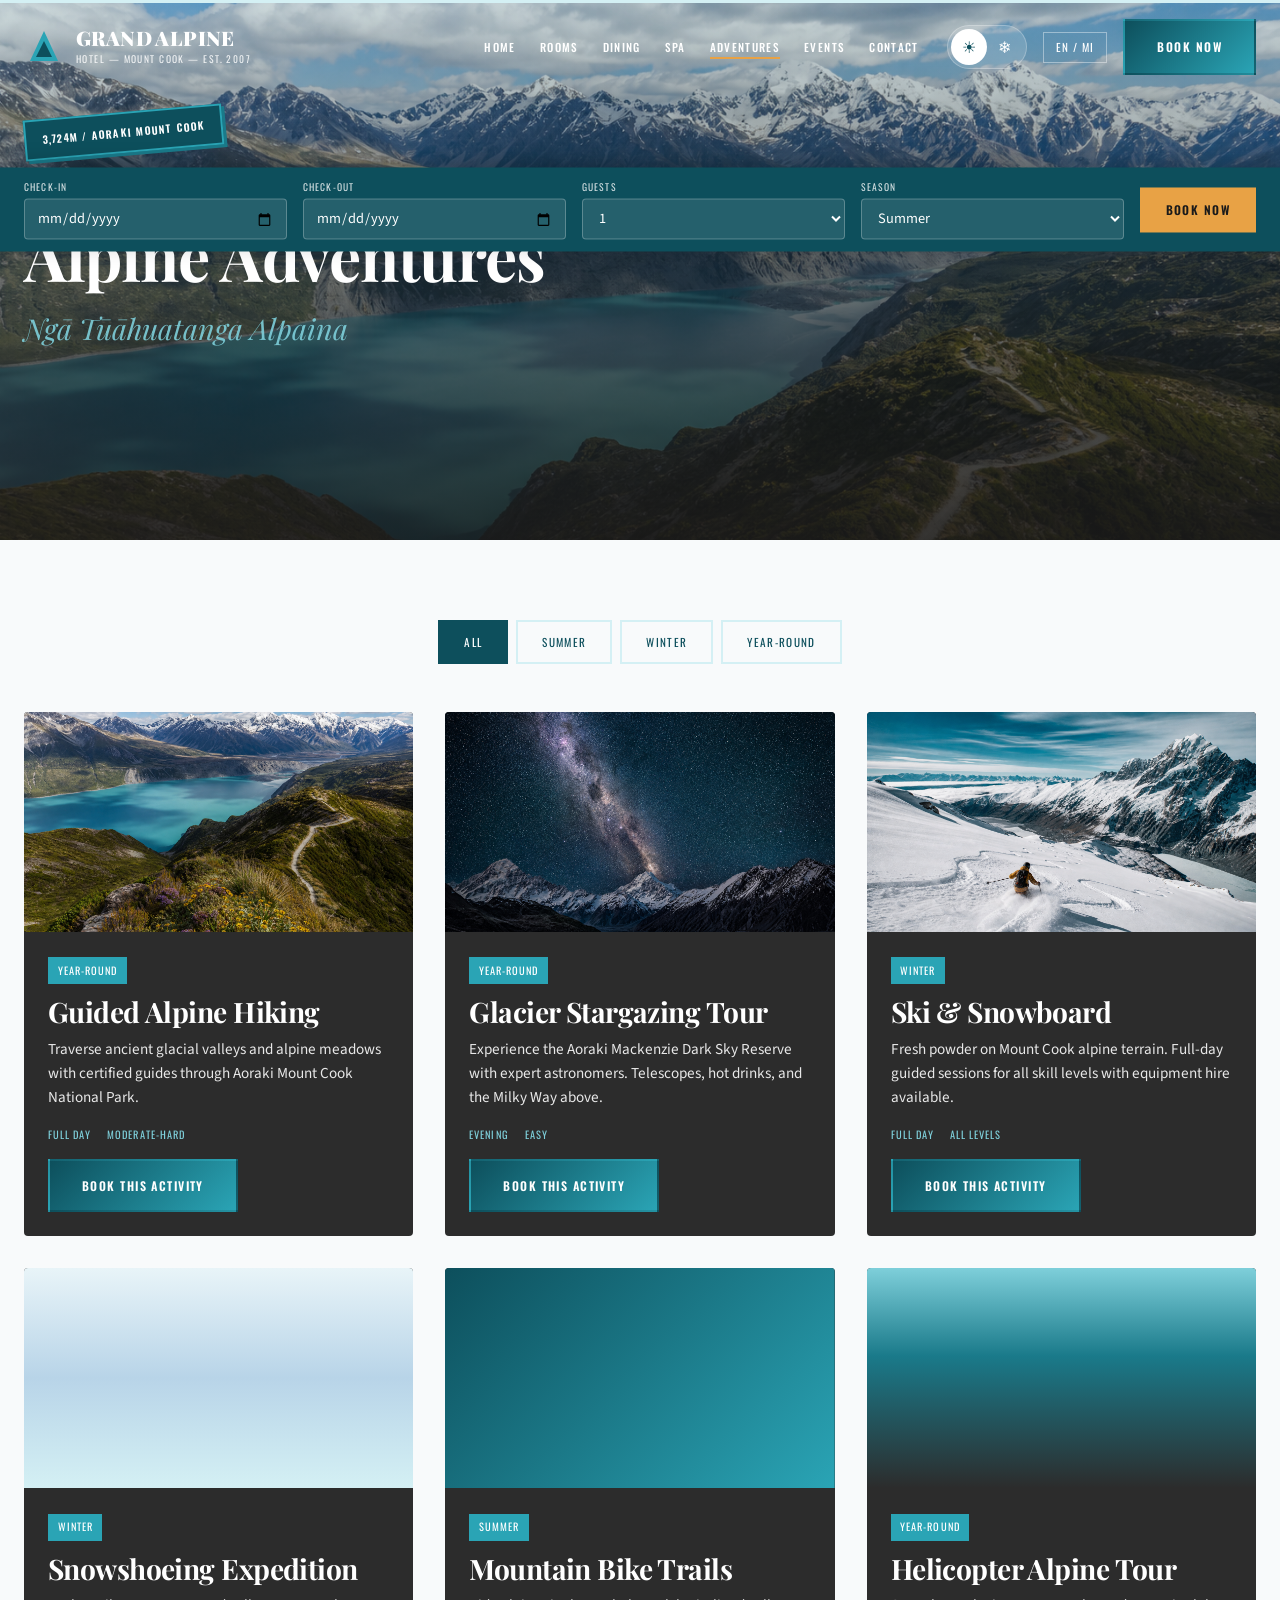
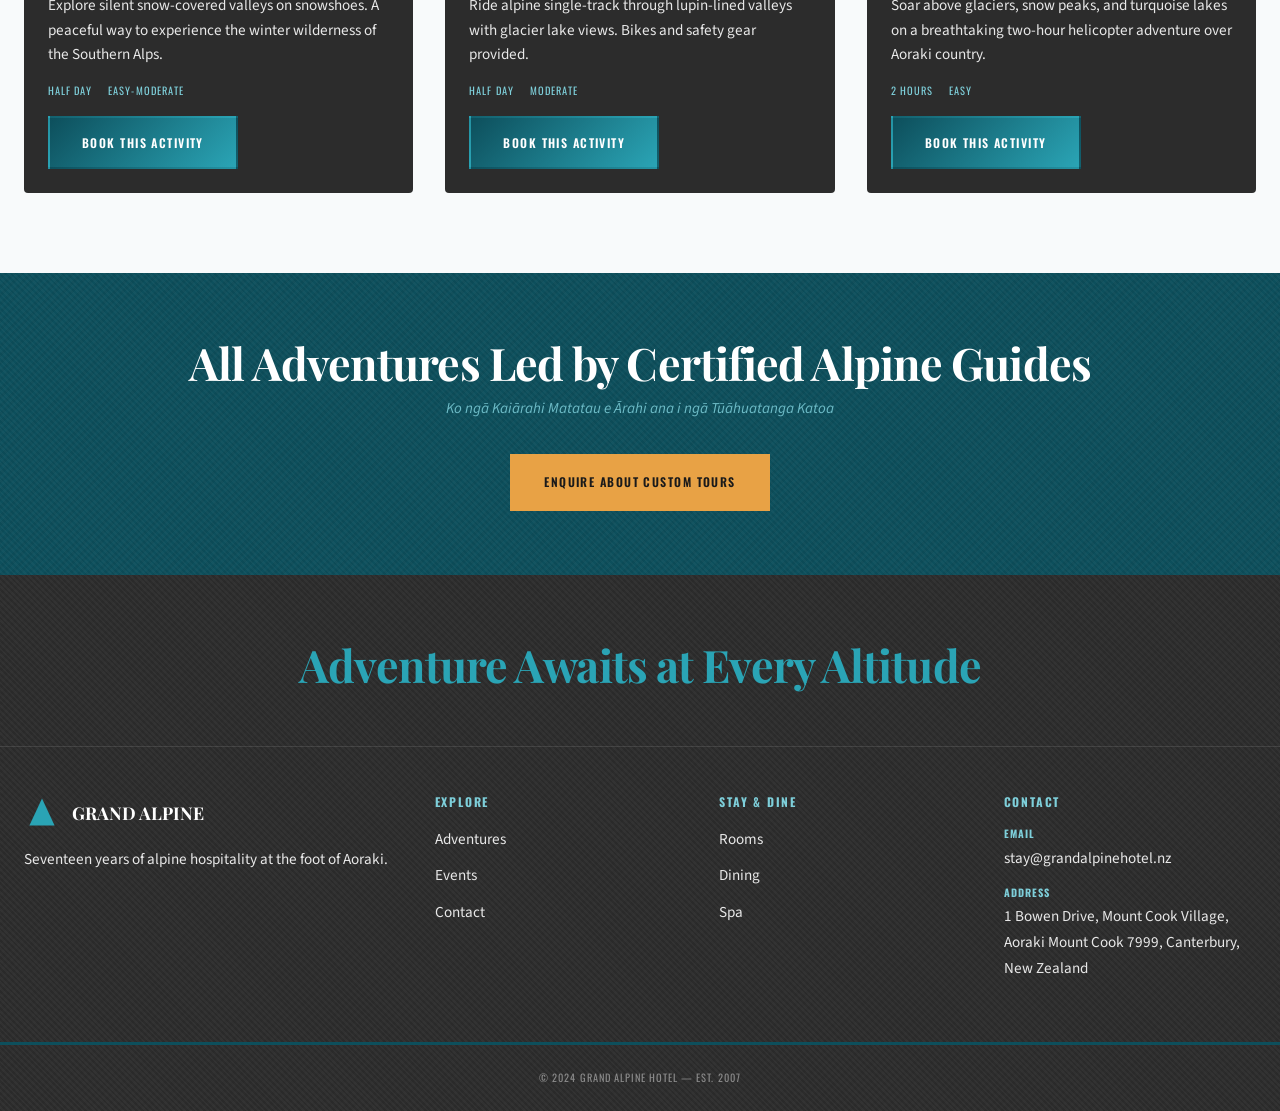
==== adventures.html @ 7643e5be "Add Grand Alpine Hotel bilingual alpine adventure lodge website. Seven-page static site with season " ====
<!DOCTYPE html>
<html lang="en">
<head>
  <meta charset="UTF-8">
  <meta name="viewport" content="width=device-width, initial-scale=1.0">
  <meta name="description" content="Adventure Activities & Tours at Grand Alpine Hotel, Mount Cook.">
  <title>Adventures | Grand Alpine Hotel</title>
  <link rel="stylesheet" href="styles/base.css">
  <link rel="stylesheet" href="styles/navbar.css">
  <link rel="stylesheet" href="styles/booking-bar.css">
  <link rel="stylesheet" href="styles/hero.css">
  <link rel="stylesheet" href="styles/components.css">
  <link rel="stylesheet" href="styles/adventures.css">
  <link rel="stylesheet" href="styles/sections.css">
  <link rel="stylesheet" href="styles/responsive.css">
</head>
<body data-season="summer">
  <div class="altitude-bar" aria-hidden="true"><div class="altitude-bar__fill"></div></div>
  <header class="navbar">
    <div class="navbar__inner">
      <a href="index.html" class="navbar__logo">
        <svg viewBox="0 0 40 40" fill="none"><path d="M20 4L6 34h28L20 4z" fill="#2AA4B5"/><path d="M20 14L12 30h16L20 14z" fill="#0D4F5C"/></svg>
        <div class="navbar__logo-text"><span class="navbar__logo-name">GRAND ALPINE</span><span class="navbar__logo-sub">HOTEL — MOUNT COOK — EST. 2007</span></div>
      </a>
      <nav class="navbar__nav">
        <ul class="navbar__links">
          <li><a href="index.html" data-en="Home" data-mi="Kāinga">Home</a></li>
          <li><a href="rooms.html" data-en="Rooms" data-mi="Rūma">Rooms</a></li>
          <li><a href="dining.html" data-en="Dining" data-mi="Kai">Dining</a></li>
          <li><a href="spa.html" data-en="Spa" data-mi="Roto">Spa</a></li>
          <li><a href="adventures.html" data-en="Adventures" data-mi="Tūāhuatanga">Adventures</a></li>
          <li><a href="events.html" data-en="Events" data-mi="Hui">Events</a></li>
          <li><a href="contact.html" data-en="Contact" data-mi="Whakapā">Contact</a></li>
        </ul>
        <div class="navbar__actions">
          <div class="season-toggle"><button class="season-toggle__btn active" data-season="summer">☀</button><button class="season-toggle__btn" data-season="winter">❄</button></div>
          <button class="lang-toggle">EN / MI</button>
          <a href="contact.html" class="btn btn--teal" data-en="Book Now" data-mi="Rēhita Ināianei">Book Now</a>
        </div>
      </nav>
      <button class="navbar__hamburger" aria-label="Open menu"><span></span><span></span><span></span></button>
    </div>
  </header>
  <nav class="mobile-menu"><a href="index.html">Home</a><a href="rooms.html">Rooms</a><a href="dining.html">Dining</a><a href="spa.html">Spa</a><a href="adventures.html">Adventures</a><a href="events.html">Events</a><a href="contact.html">Contact</a></nav>
  <div class="booking-bar">
    <div class="booking-bar__inner">
      <div class="booking-bar__field"><label data-en="Check-In" data-mi="Rā Uru">Check-In</label><input type="date"></div>
      <div class="booking-bar__field"><label data-en="Check-Out" data-mi="Rā Puta">Check-Out</label><input type="date"></div>
      <div class="booking-bar__field"><label data-en="Guests" data-mi="Manuhiri">Guests</label><select><option>1</option><option>2</option><option>4</option></select></div>
      <div class="booking-bar__field"><label data-en="Season" data-mi="Kōanga/Hōtoke">Season</label><select data-booking-season><option value="summer">Summer</option><option value="winter">Winter</option></select></div>
      <button class="btn btn--amber" data-en="Book Now" data-mi="Rēhita Ināianei">Book Now</button>
    </div>
  </div>

  <main>
    <section class="hero hero--page hero--adventures">
      <div class="hero__bg hero__bg--summer"></div>
      <div class="hero__bg hero__bg--winter"></div>
      <div class="hero__overlay"></div>
      <div class="snow-container" aria-hidden="true"></div>
      <div class="elevation-badge">3,724m / AORAKI MOUNT COOK</div>
      <div class="hero__content">
        <h1 class="hero__title"><span data-en="Alpine Adventures" data-mi="Ngā Tūāhuatanga Alpaina">Alpine Adventures</span></h1>
        <p class="hero__maori">Ngā Tūāhuatanga Alpaina</p>
      </div>
    </section>

    <section class="section">
      <div class="container">
        <div class="filter-bar reveal">
          <button class="filter-bar__btn active" data-filter="all" data-en="All" data-mi="Katoa">All</button>
          <button class="filter-bar__btn" data-filter="summer" data-en="Summer" data-mi="Kōanga">Summer</button>
          <button class="filter-bar__btn" data-filter="winter" data-en="Winter" data-mi="Hōtoke">Winter</button>
          <button class="filter-bar__btn" data-filter="year-round" data-en="Year-Round" data-mi="Ngā Tau Katoa">Year-Round</button>
        </div>

        <div class="activities-grid reveal">
          <div class="activity-card" data-activity-season="year-round">
            <div class="activity-card__image card-img-hiking"></div>
            <div class="activity-card__body">
              <span class="activity-card__badge" data-en="Year-Round" data-mi="Ngā Tau Katoa">Year-Round</span>
              <h3 class="activity-card__title" data-en="Guided Alpine Hiking" data-mi="Hīkoi Alpaina Arataki">Guided Alpine Hiking</h3>
              <p class="activity-card__desc" data-en="Traverse ancient glacial valleys and alpine meadows with certified guides through Aoraki Mount Cook National Park." data-mi="Haere i ngā riu kōpatapata me ngā pārekereke alpaina me ngā kaiārahi tohu.">Traverse ancient glacial valleys and alpine meadows with certified guides through Aoraki Mount Cook National Park.</p>
              <div class="activity-card__meta">
                <span data-en="Full Day" data-mi="Rā Katoa">Full Day</span>
                <span data-en="Moderate-Hard" data-mi="Waenganui-Kaha">Moderate-Hard</span>
              </div>
              <button class="btn btn--teal" data-book-activity data-en="Book This Activity" data-mi="Rēhita tēnei Mahi">Book This Activity</button>
            </div>
          </div>

          <div class="activity-card" data-activity-season="year-round">
            <div class="activity-card__image card-img-stargazing"></div>
            <div class="activity-card__body">
              <span class="activity-card__badge" data-en="Year-Round" data-mi="Ngā Tau Katoa">Year-Round</span>
              <h3 class="activity-card__title" data-en="Glacier Stargazing Tour" data-mi="Haerenga Mātai Whetū Kōpatapata">Glacier Stargazing Tour</h3>
              <p class="activity-card__desc" data-en="Experience the Aoraki Mackenzie Dark Sky Reserve with expert astronomers. Telescopes, hot drinks, and the Milky Way above." data-mi="Whakamātauria te Rahui Rangi Pōuri o Aoraki Mackenzie me ngā mātai whetū tohunga.">Experience the Aoraki Mackenzie Dark Sky Reserve with expert astronomers. Telescopes, hot drinks, and the Milky Way above.</p>
              <div class="activity-card__meta">
                <span data-en="Evening" data-mi="Ahiahi">Evening</span>
                <span data-en="Easy" data-mi="Ngāwari">Easy</span>
              </div>
              <button class="btn btn--teal" data-book-activity data-en="Book This Activity" data-mi="Rēhita tēnei Mahi">Book This Activity</button>
            </div>
          </div>

          <div class="activity-card" data-activity-season="winter">
            <div class="activity-card__image card-img-skiing"></div>
            <div class="activity-card__body">
              <span class="activity-card__badge" data-en="Winter" data-mi="Hōtoke">Winter</span>
              <h3 class="activity-card__title" data-en="Ski & Snowboard" data-mi="Reti me te Papa Hukapapa">Ski & Snowboard</h3>
              <p class="activity-card__desc" data-en="Fresh powder on Mount Cook alpine terrain. Full-day guided sessions for all skill levels with equipment hire available." data-mi="He hukapapa hou i ngā whenua alpaina o Aoraki. Ngā hāora katoa mō ngā taumata katoa.">Fresh powder on Mount Cook alpine terrain. Full-day guided sessions for all skill levels with equipment hire available.</p>
              <div class="activity-card__meta">
                <span data-en="Full Day" data-mi="Rā Katoa">Full Day</span>
                <span data-en="All Levels" data-mi="Ngā Taumata Katoa">All Levels</span>
              </div>
              <button class="btn btn--teal" data-book-activity data-en="Book This Activity" data-mi="Rēhita tēnei Mahi">Book This Activity</button>
            </div>
          </div>

          <div class="activity-card" data-activity-season="winter">
            <div class="activity-card__image placeholder-snow"></div>
            <div class="activity-card__body">
              <span class="activity-card__badge" data-en="Winter" data-mi="Hōtoke">Winter</span>
              <h3 class="activity-card__title" data-en="Snowshoeing Expedition" data-mi="Haerenga Hīkoi Hukapapa">Snowshoeing Expedition</h3>
              <p class="activity-card__desc" data-en="Explore silent snow-covered valleys on snowshoes. A peaceful way to experience the winter wilderness of the Southern Alps." data-mi="Tūhura i ngā riu hukapapa marino mā runga i ngā hu hukapapa.">Explore silent snow-covered valleys on snowshoes. A peaceful way to experience the winter wilderness of the Southern Alps.</p>
              <div class="activity-card__meta">
                <span data-en="Half Day" data-mi="Haurua Rā">Half Day</span>
                <span data-en="Easy-Moderate" data-mi="Ngāwari-Waenganui">Easy-Moderate</span>
              </div>
              <button class="btn btn--teal" data-book-activity data-en="Book This Activity" data-mi="Rēhita tēnei Mahi">Book This Activity</button>
            </div>
          </div>

          <div class="activity-card" data-activity-season="summer">
            <div class="activity-card__image placeholder-teal"></div>
            <div class="activity-card__body">
              <span class="activity-card__badge" data-en="Summer" data-mi="Kōanga">Summer</span>
              <h3 class="activity-card__title" data-en="Mountain Bike Trails" data-mi="Ara Pahikara Maunga">Mountain Bike Trails</h3>
              <p class="activity-card__desc" data-en="Ride alpine single-track through lupin-lined valleys with glacier lake views. Bikes and safety gear provided." data-mi="Eke i ngā ara kotahi i ngā riu rīpene lupin me te tiro kōpatapata.">Ride alpine single-track through lupin-lined valleys with glacier lake views. Bikes and safety gear provided.</p>
              <div class="activity-card__meta">
                <span data-en="Half Day" data-mi="Haurua Rā">Half Day</span>
                <span data-en="Moderate" data-mi="Waenganui">Moderate</span>
              </div>
              <button class="btn btn--teal" data-book-activity data-en="Book This Activity" data-mi="Rēhita tēnei Mahi">Book This Activity</button>
            </div>
          </div>

          <div class="activity-card" data-activity-season="year-round">
            <div class="activity-card__image placeholder-mountain"></div>
            <div class="activity-card__body">
              <span class="activity-card__badge" data-en="Year-Round" data-mi="Ngā Tau Katoa">Year-Round</span>
              <h3 class="activity-card__title" data-en="Helicopter Alpine Tour" data-mi="Haerenga Topatopa Alpaina">Helicopter Alpine Tour</h3>
              <p class="activity-card__desc" data-en="Soar above glaciers, snow peaks, and turquoise lakes on a breathtaking two-hour helicopter adventure over Aoraki country." data-mi="Rere i runga i ngā kōpatapata, ngā taumata hukapapa, me ngā roto kōwhaiwhai i te whenua o Aoraki.">Soar above glaciers, snow peaks, and turquoise lakes on a breathtaking two-hour helicopter adventure over Aoraki country.</p>
              <div class="activity-card__meta">
                <span data-en="2 Hours" data-mi="2 Haora">2 Hours</span>
                <span data-en="Easy" data-mi="Ngāwari">Easy</span>
              </div>
              <button class="btn btn--teal" data-book-activity data-en="Book This Activity" data-mi="Rēhita tēnei Mahi">Book This Activity</button>
            </div>
          </div>
        </div>
      </div>
    </section>

    <section class="guide-cta stone-texture">
      <div class="container reveal">
        <h2 data-en="All Adventures Led by Certified Alpine Guides" data-mi="Ko ngā Kaiārahi Matatau e Ārahi ana i ngā Tūāhuatanga Katoa">All Adventures Led by Certified Alpine Guides</h2>
        <p class="maori-text">Ko ngā Kaiārahi Matatau e Ārahi ana i ngā Tūāhuatanga Katoa</p>
        <a href="contact.html" class="btn btn--amber" data-en="Enquire About Custom Tours" data-mi="Uiui mō ngā Haerenga Ritenga">Enquire About Custom Tours</a>
      </div>
    </section>
  </main>

  <footer class="footer stone-texture">
    <div class="footer__headline"><h2 data-en="Adventure Awaits at Every Altitude" data-mi="He Tūāhuatanga kei ia Teiteitanga">Adventure Awaits at Every Altitude</h2></div>
    <div class="footer__grid">
      <div class="footer__col"><div class="footer__logo"><svg viewBox="0 0 40 40" fill="none"><path d="M20 4L6 34h28L20 4z" fill="#2AA4B5"/></svg><span>GRAND ALPINE</span></div><p>Seventeen years of alpine hospitality at the foot of Aoraki.</p></div>
      <div class="footer__col"><h4>Explore</h4><ul><li><a href="adventures.html">Adventures</a></li><li><a href="events.html">Events</a></li><li><a href="contact.html">Contact</a></li></ul></div>
      <div class="footer__col"><h4>Stay & Dine</h4><ul><li><a href="rooms.html">Rooms</a></li><li><a href="dining.html">Dining</a></li><li><a href="spa.html">Spa</a></li></ul></div>
      <div class="footer__col"><h4>Contact</h4><div class="footer__contact-item"><strong>Email</strong><a href="mailto:stay@grandalpinehotel.nz">stay@grandalpinehotel.nz</a></div><div class="footer__contact-item"><strong>Address</strong>1 Bowen Drive, Mount Cook Village, Aoraki Mount Cook 7999, Canterbury, New Zealand</div></div>
    </div>
    <div class="footer__bottom"><p>© 2024 GRAND ALPINE HOTEL — EST. 2007</p></div>
  </footer>
  <script src="js/season.js"></script><script src="js/language.js"></script><script src="js/main.js"></script><script src="js/tilt.js"></script><script src="js/booking.js"></script>
</body>
</html>
---- styles/base.css ----
@import url('https://fonts.googleapis.com/css2?family=Playfair+Display:ital,wght@0,700;0,900;1,700&family=Source+Sans+Pro:wght@300;400;600&family=Oswald:wght@400;500;600&display=swap');

:root {
  --teal-deep: #0D4F5C;
  --teal-mid: #1A7A8A;
  --teal-bright: #2AA4B5;
  --teal-light: #7ECFDA;
  --teal-pale: #D4F0F4;
  --alpine-white: #F8FAFB;
  --snow: #FFFFFF;
  --stone-dark: #2C2C2C;
  --stone-mid: #4A4A4A;
  --stone-light: #8A8A8A;
  --stone-pale: #E8E8E8;
  --timber: #6B4226;
  --timber-light: #8B5E3C;
  --warm-amber: #E8A245;
  --text-dark: #1A1A1A;
  --text-mid: #5A5A5A;
  --gradient-teal: linear-gradient(135deg, #0D4F5C, #2AA4B5);
  --gradient-dark: linear-gradient(180deg, rgba(13,79,92,0.2) 0%, rgba(28,28,28,0.85) 100%);
  --gradient-summit: linear-gradient(180deg, rgba(248,250,251,0) 0%, rgba(13,79,92,0.9) 100%);
  --font-display: 'Playfair Display', serif;
  --font-body: 'Source Sans Pro', sans-serif;
  --font-label: 'Oswald', sans-serif;
  --text-hero: clamp(3rem, 7vw, 7rem);
  --text-h1: clamp(2.2rem, 5vw, 4.5rem);
  --text-h2: clamp(1.6rem, 3.5vw, 3rem);
  --text-h3: clamp(1.2rem, 2.2vw, 1.8rem);
  --text-body: 1.05rem;
  --text-small: 0.85rem;
  --text-label: 0.75rem;
  --nav-height: 80px;
  --transition-fast: 0.3s ease;
  --transition-reveal: 0.6s ease-out;
}

*, *::before, *::after {
  box-sizing: border-box;
  margin: 0;
  padding: 0;
}

html {
  scroll-behavior: smooth;
  font-size: 16px;
}

body {
  font-family: var(--font-body);
  font-size: var(--text-body);
  line-height: 1.7;
  color: var(--text-dark);
  background: var(--alpine-white);
  overflow-x: hidden;
}

body[data-season="winter"] {
  --season-accent: var(--teal-light);
  --season-warm: var(--teal-pale);
}

body[data-season="summer"] {
  --season-accent: var(--warm-amber);
  --season-warm: var(--teal-pale);
}

img {
  max-width: 100%;
  height: auto;
  display: block;
}

a {
  color: inherit;
  text-decoration: none;
}

ul {
  list-style: none;
}

h1, h2, h3, h4 {
  font-family: var(--font-display);
  font-weight: 700;
  letter-spacing: -0.02em;
  line-height: 1.15;
}

.label {
  font-family: var(--font-label);
  font-size: var(--text-label);
  font-weight: 500;
  text-transform: uppercase;
  letter-spacing: 0.15em;
}

.maori-text {
  font-style: italic;
  opacity: 0.85;
  font-size: 0.9em;
}

.container {
  width: 100%;
  max-width: 1280px;
  margin: 0 auto;
  padding: 0 1.5rem;
}

.section {
  padding: 5rem 0;
}

.section-heading {
  margin-bottom: 3rem;
}

.section-heading .label {
  color: var(--teal-mid);
  display: block;
  margin-bottom: 0.75rem;
}

.section-heading h2 {
  font-size: var(--text-h2);
  color: var(--text-dark);
}

.section-heading .maori-text {
  color: var(--text-mid);
  margin-top: 0.5rem;
}

/* Stone texture */
.stone-texture {
  position: relative;
}

.stone-texture::before {
  content: '';
  position: absolute;
  inset: 0;
  background-image:
    repeating-linear-gradient(45deg, transparent, transparent 2px, rgba(255,255,255,0.03) 2px, rgba(255,255,255,0.03) 4px),
    repeating-linear-gradient(-45deg, transparent, transparent 3px, rgba(0,0,0,0.05) 3px, rgba(0,0,0,0.05) 6px);
  pointer-events: none;
  z-index: 1;
}

.stone-texture > * {
  position: relative;
  z-index: 2;
}

/* Altitude progress bar */
.altitude-bar {
  position: fixed;
  top: 0;
  left: 0;
  width: 100%;
  height: 3px;
  background: var(--teal-pale);
  z-index: 10000;
}

.altitude-bar__fill {
  height: 100%;
  width: 0%;
  background: var(--gradient-teal);
  transition: width 0.1s linear;
}

/* Buttons */
.btn {
  display: inline-flex;
  align-items: center;
  justify-content: center;
  gap: 0.5rem;
  font-family: var(--font-label);
  font-size: var(--text-label);
  font-weight: 600;
  text-transform: uppercase;
  letter-spacing: 0.12em;
  padding: 1rem 2rem;
  border: 2px solid transparent;
  cursor: pointer;
  transition: all var(--transition-fast);
}

.btn--outline {
  border-color: var(--snow);
  color: var(--snow);
  background: transparent;
}

.btn--outline:hover {
  background: var(--snow);
  color: var(--teal-deep);
}

.btn--teal {
  background: var(--gradient-teal);
  color: var(--snow);
  border-color: transparent;
}

.btn--teal:hover {
  filter: brightness(1.1);
  transform: translateY(-2px);
}

.btn--amber {
  background: var(--warm-amber);
  color: var(--text-dark);
  border-color: transparent;
}

.btn--amber:hover {
  filter: brightness(1.08);
  transform: translateY(-2px);
}

.btn--link {
  font-family: var(--font-label);
  font-size: var(--text-label);
  text-transform: uppercase;
  letter-spacing: 0.12em;
  color: var(--teal-deep);
  font-weight: 600;
  display: inline-flex;
  align-items: center;
  gap: 0.5rem;
  transition: gap var(--transition-fast);
}

.btn--link:hover {
  gap: 0.75rem;
  color: var(--teal-bright);
}

/* Scroll reveal */
.reveal {
  opacity: 0;
  transform: translateY(40px);
  transition: opacity var(--transition-reveal), transform var(--transition-reveal);
}

.reveal.visible {
  opacity: 1;
  transform: translateY(0);
}

/* Gradient placeholders */
.placeholder-teal {
  background: linear-gradient(135deg, var(--teal-deep), var(--teal-bright));
}

.placeholder-snow {
  background: linear-gradient(180deg, #E8F4F8 0%, #B8D4E8 50%, var(--teal-pale) 100%);
}

.placeholder-mountain {
  background: linear-gradient(180deg, var(--teal-light) 0%, var(--teal-mid) 40%, var(--stone-dark) 100%);
}

/* Diamond bullets */
.feature-list li {
  position: relative;
  padding-left: 1.5rem;
  margin-bottom: 0.75rem;
  color: var(--text-mid);
}

.feature-list li::before {
  content: '';
  position: absolute;
  left: 0;
  top: 0.55em;
  width: 8px;
  height: 8px;
  background: var(--teal-bright);
  transform: rotate(45deg);
}
---- styles/navbar.css ----
.navbar {
  position: fixed;
  top: 3px;
  left: 0;
  width: 100%;
  z-index: 9999;
  padding: 1rem 0;
  transition: background var(--transition-fast), padding var(--transition-fast), box-shadow var(--transition-fast);
}

.navbar.scrolled {
  background: var(--teal-deep);
  padding: 0.75rem 0;
  box-shadow: 0 4px 20px rgba(13, 79, 92, 0.3);
}

.navbar__inner {
  display: flex;
  align-items: center;
  justify-content: space-between;
  max-width: 1400px;
  margin: 0 auto;
  padding: 0 1.5rem;
}

.navbar__logo {
  display: flex;
  align-items: center;
  gap: 0.75rem;
  color: var(--snow);
  flex-shrink: 0;
}

.navbar__logo svg {
  width: 40px;
  height: 40px;
  flex-shrink: 0;
}

.navbar__logo-text {
  display: flex;
  flex-direction: column;
}

.navbar__logo-name {
  font-family: var(--font-display);
  font-size: 1.25rem;
  font-weight: 900;
  line-height: 1.1;
  letter-spacing: 0.02em;
}

.navbar__logo-sub {
  font-family: var(--font-label);
  font-size: 0.6rem;
  letter-spacing: 0.15em;
  opacity: 0.85;
  margin-top: 2px;
}

.navbar__nav {
  display: flex;
  align-items: center;
  gap: 1.75rem;
}

.navbar__links {
  display: flex;
  gap: 1.5rem;
}

.navbar__links a {
  font-family: var(--font-label);
  font-size: 0.7rem;
  font-weight: 500;
  text-transform: uppercase;
  letter-spacing: 0.12em;
  color: var(--snow);
  position: relative;
  padding: 0.25rem 0;
  transition: color var(--transition-fast);
}

.navbar__links a::after {
  content: '';
  position: absolute;
  bottom: 0;
  left: 0;
  width: 0;
  height: 2px;
  background: var(--warm-amber);
  transition: width var(--transition-fast);
}

.navbar__links a:hover::after,
.navbar__links a.active::after {
  width: 100%;
}

.navbar__actions {
  display: flex;
  align-items: center;
  gap: 1rem;
}

/* Season toggle */
.season-toggle {
  display: flex;
  align-items: center;
  background: rgba(255, 255, 255, 0.15);
  border-radius: 30px;
  padding: 3px;
  border: 1px solid rgba(255, 255, 255, 0.25);
}

.season-toggle__btn {
  display: flex;
  align-items: center;
  justify-content: center;
  width: 36px;
  height: 36px;
  border: none;
  background: transparent;
  color: var(--snow);
  cursor: pointer;
  border-radius: 50%;
  transition: all var(--transition-fast);
  font-size: 1rem;
}

.season-toggle__btn.active {
  background: var(--snow);
  color: var(--teal-deep);
}

.season-toggle__btn:hover:not(.active) {
  background: rgba(255, 255, 255, 0.2);
}

/* Language toggle */
.lang-toggle {
  font-family: var(--font-label);
  font-size: 0.7rem;
  letter-spacing: 0.1em;
  color: var(--snow);
  background: none;
  border: 1px solid rgba(255, 255, 255, 0.4);
  padding: 0.4rem 0.75rem;
  cursor: pointer;
  transition: all var(--transition-fast);
}

.lang-toggle:hover {
  background: rgba(255, 255, 255, 0.15);
  border-color: var(--snow);
}

/* Hamburger */
.navbar__hamburger {
  display: none;
  flex-direction: column;
  gap: 6px;
  background: none;
  border: none;
  cursor: pointer;
  padding: 0.5rem;
  z-index: 10001;
}

.navbar__hamburger span {
  display: block;
  width: 28px;
  height: 3px;
  background: var(--snow);
  transition: all var(--transition-fast);
  border-radius: 2px;
}

.navbar__hamburger.open span:nth-child(1) {
  transform: rotate(45deg) translate(6px, 6px);
}

.navbar__hamburger.open span:nth-child(2) {
  opacity: 0;
}

.navbar__hamburger.open span:nth-child(3) {
  transform: rotate(-45deg) translate(6px, -6px);
}

/* Mobile overlay */
.mobile-menu {
  position: fixed;
  inset: 0;
  background: var(--teal-deep);
  z-index: 10000;
  display: flex;
  flex-direction: column;
  align-items: center;
  justify-content: center;
  gap: 2rem;
  opacity: 0;
  visibility: hidden;
  transition: opacity var(--transition-fast), visibility var(--transition-fast);
}

.mobile-menu.open {
  opacity: 1;
  visibility: visible;
}

.mobile-menu a {
  font-family: var(--font-display);
  font-size: 2rem;
  font-weight: 700;
  color: var(--snow);
  transition: color var(--transition-fast);
}

.mobile-menu a:hover {
  color: var(--warm-amber);
}

.mobile-menu__badge {
  position: absolute;
  top: 5rem;
  right: 2rem;
}

.mobile-menu__actions {
  display: flex;
  gap: 1rem;
  margin-top: 1rem;
}
---- styles/booking-bar.css ----
.booking-bar {
  position: fixed;
  left: 0;
  right: 0;
  background: var(--teal-deep);
  color: var(--snow);
  z-index: 9998;
  transform: translateY(100%);
  transition: transform 0.4s ease-out;
  box-shadow: 0 -4px 20px rgba(0, 0, 0, 0.2);
}

.booking-bar.visible {
  transform: translateY(0);
}

.booking-bar__inner {
  display: flex;
  align-items: center;
  gap: 1rem;
  max-width: 1400px;
  margin: 0 auto;
  padding: 0.75rem 1.5rem;
  flex-wrap: wrap;
}

.booking-bar__field {
  display: flex;
  flex-direction: column;
  gap: 0.2rem;
  flex: 1;
  min-width: 120px;
}

.booking-bar__field label {
  font-family: var(--font-label);
  font-size: 0.6rem;
  text-transform: uppercase;
  letter-spacing: 0.12em;
  opacity: 0.8;
}

.booking-bar__field input,
.booking-bar__field select {
  background: rgba(255, 255, 255, 0.1);
  border: 1px solid rgba(255, 255, 255, 0.25);
  color: var(--snow);
  padding: 0.5rem 0.75rem;
  font-family: var(--font-body);
  font-size: 0.9rem;
  border-radius: 4px;
}

.booking-bar__field input:focus,
.booking-bar__field select:focus {
  outline: none;
  border-color: var(--teal-light);
}

.booking-bar__field select option {
  background: var(--teal-deep);
  color: var(--snow);
}

.booking-bar .btn--amber {
  flex-shrink: 0;
  padding: 0.75rem 1.5rem;
  white-space: nowrap;
}
---- styles/hero.css ----
.hero {
  position: relative;
  min-height: 100vh;
  display: flex;
  align-items: center;
  overflow: hidden;
}

.hero__bg {
  position: absolute;
  inset: 0;
  background-size: cover;
  background-position: center;
  background-repeat: no-repeat;
  transition: opacity 0.5s ease;
}

.hero--home .hero__bg--summer {
  background-image: url('../assets/images/hero-mountain-summer.jpg');
  opacity: 1;
}

.hero--home .hero__bg--winter {
  background-image: url('../assets/images/hero-mountain-winter.jpg');
  opacity: 0;
}

body[data-season="winter"] .hero--home .hero__bg--summer {
  opacity: 0;
}

body[data-season="winter"] .hero--home .hero__bg--winter {
  opacity: 1;
}

.hero__overlay {
  position: absolute;
  inset: 0;
  background: var(--gradient-dark);
}

.hero__content {
  position: relative;
  z-index: 3;
  padding: calc(var(--nav-height) + 3rem) 1.5rem 4rem;
  max-width: 1400px;
  margin: 0 auto;
  width: 100%;
}

.hero__label {
  color: var(--teal-light);
  margin-bottom: 1rem;
}

.hero__title {
  font-size: var(--text-hero);
  color: var(--snow);
  max-width: 900px;
  margin-bottom: 0.75rem;
}

.hero__maori {
  font-family: var(--font-display);
  font-size: clamp(1.2rem, 2.5vw, 1.8rem);
  font-style: italic;
  color: var(--teal-light);
  margin-bottom: 2rem;
  opacity: 0.9;
}

.hero__ctas {
  display: flex;
  flex-wrap: wrap;
  gap: 1rem;
  margin-bottom: 3rem;
}

/* Page heroes */
.hero--page {
  min-height: 60vh;
}

.hero--page .hero__bg {
  background-attachment: fixed;
}

.hero--rooms .hero__bg { background-image: url('../assets/images/rooms-mountain-view.jpg'); }
.hero--dining .hero__bg { background-image: url('../assets/images/dining-restaurant.jpg'); }
.hero--spa .hero__bg { background-image: url('../assets/images/spa-hot-pools.jpg'); }
.hero--adventures .hero__bg--summer { background-image: url('../assets/images/adventures-hiking.jpg'); }
.hero--adventures .hero__bg--winter { background-image: url('../assets/images/adventures-skiing.jpg'); }
.hero--events .hero__bg { background-image: url('../assets/images/events-conference.jpg'); }
.hero--contact .hero__bg { background-image: url('../assets/images/contact-lobby.jpg'); }

.hero--adventures .hero__bg--winter { opacity: 0; }
body[data-season="winter"] .hero--adventures .hero__bg--summer { opacity: 0; }
body[data-season="winter"] .hero--adventures .hero__bg--winter { opacity: 1; }

.hero--page .hero__title {
  font-size: var(--text-h1);
}

.hero--page .hero__content {
  text-align: left;
}

/* Elevation badge */
.elevation-badge {
  display: inline-block;
  background: var(--teal-deep);
  color: var(--snow);
  font-family: var(--font-label);
  font-size: 0.65rem;
  font-weight: 600;
  text-transform: uppercase;
  letter-spacing: 0.12em;
  padding: 0.6rem 1rem;
  transform: rotate(-5deg);
  border: 2px solid var(--teal-bright);
  box-shadow: 3px 3px 0 var(--teal-mid);
  position: absolute;
  z-index: 4;
}

.hero .elevation-badge {
  top: calc(var(--nav-height) + 2rem);
  left: 1.5rem;
}

/* Scroll arrow */
.scroll-arrow {
  position: absolute;
  bottom: 2rem;
  left: 50%;
  transform: translateX(-50%);
  z-index: 3;
  color: var(--snow);
  animation: bounceArrow 1.2s ease-in-out infinite;
}

.scroll-arrow svg {
  width: 32px;
  height: 32px;
}

@keyframes bounceArrow {
  0%, 100% { transform: translateX(-50%) translateY(0); }
  50% { transform: translateX(-50%) translateY(12px); }
}

/* Snow particles */
.snow-container {
  position: absolute;
  inset: 0;
  pointer-events: none;
  z-index: 2;
  overflow: hidden;
  opacity: 0;
  transition: opacity 0.5s ease;
}

body[data-season="winter"] .snow-container {
  opacity: 1;
}

.snowflake {
  position: absolute;
  top: -10px;
  width: 4px;
  height: 4px;
  background: var(--snow);
  border-radius: 50%;
  opacity: 0.7;
  animation: snowfall linear infinite;
}

@keyframes snowfall {
  0% { transform: translateY(-10px) translateX(0); opacity: 0.7; }
  100% { transform: translateY(100vh) translateX(20px); opacity: 0.2; }
}

/* Parallax sections */
.parallax-section {
  position: relative;
  min-height: 500px;
  display: flex;
  align-items: center;
  background-size: cover;
  background-position: center;
  background-attachment: fixed;
}

.parallax-section__overlay {
  position: absolute;
  inset: 0;
  background: rgba(28, 28, 28, 0.55);
}

.parallax-section__content {
  position: relative;
  z-index: 2;
  padding: 4rem 1.5rem;
  max-width: 1280px;
  margin: 0 auto;
  width: 100%;
  color: var(--snow);
}

.parallax-section__content h2 {
  font-size: var(--text-h2);
  margin-bottom: 0.5rem;
}

.parallax-section__content .maori-text {
  color: var(--teal-light);
  margin-bottom: 1rem;
}

.parallax-section__content p {
  max-width: 550px;
  margin-bottom: 1.5rem;
  line-height: 1.8;
}
---- styles/components.css ----
/* Cards with tilt */
.card-grid {
  display: grid;
  grid-template-columns: repeat(3, 1fr);
  gap: 1.5rem;
}

.card-grid--2 {
  grid-template-columns: repeat(2, 1fr);
}

.tilt-card {
  position: relative;
  border-radius: 4px;
  overflow: hidden;
  transform-style: preserve-3d;
  perspective: 1000px;
  cursor: pointer;
  min-height: 380px;
}

.tilt-card__image {
  position: absolute;
  inset: 0;
  background-size: cover;
  background-position: center;
  transition: transform 0.6s ease;
}

.tilt-card:hover .tilt-card__image {
  transform: scale(1.05);
}

.tilt-card__overlay {
  position: absolute;
  inset: 0;
  background: var(--gradient-summit);
  display: flex;
  flex-direction: column;
  justify-content: flex-end;
  padding: 1.5rem;
  color: var(--snow);
}

.tilt-card__title {
  font-size: var(--text-h3);
  margin-bottom: 0.25rem;
}

.tilt-card__price {
  font-family: var(--font-label);
  font-size: var(--text-label);
  letter-spacing: 0.1em;
  color: var(--teal-light);
}

/* Activity cards */
.activity-card {
  position: relative;
  border-radius: 4px;
  overflow: hidden;
  background: var(--stone-dark);
  transform-style: preserve-3d;
  perspective: 1000px;
  transition: opacity 0.3s ease, transform 0.3s ease;
}

.activity-card.hidden {
  opacity: 0;
  transform: scale(0.95);
  pointer-events: none;
  position: absolute;
  visibility: hidden;
}

.activity-card__image {
  height: 220px;
  background-size: cover;
  background-position: center;
}

.activity-card__body {
  padding: 1.5rem;
  color: var(--snow);
}

.activity-card__badge {
  display: inline-block;
  background: var(--teal-bright);
  color: var(--snow);
  font-family: var(--font-label);
  font-size: 0.65rem;
  text-transform: uppercase;
  letter-spacing: 0.1em;
  padding: 0.3rem 0.6rem;
  margin-bottom: 0.75rem;
}

.activity-card__title {
  font-size: var(--text-h3);
  margin-bottom: 0.5rem;
}

.activity-card__desc {
  font-size: 0.95rem;
  color: var(--stone-pale);
  margin-bottom: 1rem;
  line-height: 1.6;
}

.activity-card__meta {
  display: flex;
  gap: 1rem;
  margin-bottom: 1rem;
}

.activity-card__meta span {
  font-family: var(--font-label);
  font-size: 0.65rem;
  text-transform: uppercase;
  letter-spacing: 0.1em;
  color: var(--teal-light);
}

/* Season highlights strip */
.season-strip {
  background: var(--teal-pale);
  padding: 2.5rem 0;
}

.season-strip__grid {
  display: grid;
  grid-template-columns: repeat(4, 1fr);
  gap: 2rem;
  max-width: 1280px;
  margin: 0 auto;
  padding: 0 1.5rem;
}

.season-strip__item {
  text-align: center;
  transition: opacity 0.5s ease, transform 0.5s ease;
}

.season-strip__item svg {
  width: 48px;
  height: 48px;
  color: var(--teal-deep);
  margin: 0 auto 0.75rem;
}

.season-strip__item .label {
  color: var(--teal-deep);
}

.season-strip__summer,
.season-strip__winter {
  display: contents;
}

body[data-season="summer"] .season-strip__winter {
  display: none;
}

body[data-season="winter"] .season-strip__summer {
  display: none;
}

/* Trail marker stats */
.trail-stats {
  display: grid;
  grid-template-columns: repeat(4, 1fr);
  gap: 2rem;
  padding: 0 1.5rem;
  max-width: 1280px;
  margin: 0 auto;
}

.trail-marker {
  text-align: center;
  transform: rotate(var(--rotation, 0deg));
  transition: transform 0.3s ease;
}

.trail-marker:hover {
  transform: rotate(var(--rotation, 0deg)) scale(1.05);
}

.trail-marker__sign {
  position: relative;
  background: var(--timber);
  color: var(--snow);
  padding: 1rem 1.5rem;
  margin-bottom: 0.5rem;
  display: inline-block;
  min-width: 140px;
  box-shadow: 2px 4px 8px rgba(0,0,0,0.15);
}

.trail-marker__sign::after {
  content: '';
  position: absolute;
  right: -20px;
  top: 50%;
  transform: translateY(-50%);
  border: 20px solid transparent;
  border-left-color: var(--timber);
  border-right: 0;
}

.trail-marker__number {
  font-family: var(--font-label);
  font-size: 2rem;
  font-weight: 600;
  color: var(--teal-bright);
  display: block;
  line-height: 1;
}

.trail-marker__label {
  font-family: var(--font-label);
  font-size: 0.6rem;
  text-transform: uppercase;
  letter-spacing: 0.1em;
  color: var(--stone-mid);
  margin-top: 0.5rem;
  display: block;
}

.trail-marker.wobble {
  animation: wobble 0.6s ease;
}

@keyframes wobble {
  0%, 100% { transform: rotate(var(--rotation, 0deg)); }
  25% { transform: rotate(calc(var(--rotation, 0deg) + 3deg)); }
  75% { transform: rotate(calc(var(--rotation, 0deg) - 3deg)); }
}

/* Testimonials */
.testimonial-grid {
  display: grid;
  grid-template-columns: repeat(3, 1fr);
  gap: 2rem;
}

.testimonial-card {
  background: var(--snow);
  padding: 2rem;
  border-left: 4px solid var(--teal-bright);
  box-shadow: 0 4px 20px rgba(13, 79, 92, 0.08);
}

.testimonial-card blockquote {
  font-family: var(--font-display);
  font-style: italic;
  font-size: 1.1rem;
  line-height: 1.6;
  margin-bottom: 1rem;
  color: var(--text-dark);
}

.testimonial-card cite {
  font-family: var(--font-label);
  font-size: var(--text-label);
  text-transform: uppercase;
  letter-spacing: 0.1em;
  color: var(--teal-mid);
  font-style: normal;
}

/* Star field */
.star-field {
  position: relative;
  background: var(--stone-dark);
  overflow: hidden;
  padding: 5rem 0;
}

.star-field__stars {
  position: absolute;
  inset: 0;
  pointer-events: none;
}

.star {
  position: absolute;
  width: 2px;
  height: 2px;
  background: var(--snow);
  border-radius: 50%;
  animation: starPulse 3s ease-in-out infinite;
}

@keyframes starPulse {
  0%, 100% { opacity: 0.3; }
  50% { opacity: 1; }
}

.star-field__content {
  position: relative;
  z-index: 2;
  display: grid;
  grid-template-columns: 1fr 1fr;
  gap: 3rem;
  align-items: center;
  max-width: 1280px;
  margin: 0 auto;
  padding: 0 1.5rem;
  color: var(--snow);
}

.star-field__image {
  position: relative;
}

.star-field__image img {
  width: 100%;
  border: 4px solid var(--teal-bright);
  box-shadow: 8px 8px 0 var(--teal-deep);
}

.star-field__content h2 {
  font-size: var(--text-h2);
  font-style: italic;
  margin-bottom: 0.75rem;
}

.star-field__content .label {
  color: var(--teal-light);
  margin-bottom: 1rem;
  display: block;
}

.star-field__content p {
  color: var(--stone-pale);
  line-height: 1.8;
}

/* Footer */
.footer {
  background: var(--stone-dark);
  color: var(--stone-pale);
  padding: 4rem 0 0;
  position: relative;
}

.footer__headline {
  text-align: center;
  padding: 0 1.5rem 3rem;
  border-bottom: 1px solid rgba(255,255,255,0.1);
}

.footer__headline h2 {
  font-size: var(--text-h2);
  color: var(--teal-bright);
  margin-bottom: 0.5rem;
}

.footer__headline .maori-text {
  color: var(--teal-light);
}

.footer__grid {
  display: grid;
  grid-template-columns: 1.5fr 1fr 1fr 1fr;
  gap: 2rem;
  max-width: 1280px;
  margin: 0 auto;
  padding: 3rem 1.5rem;
}

.footer__logo {
  display: flex;
  align-items: center;
  gap: 0.75rem;
  margin-bottom: 1rem;
  color: var(--snow);
}

.footer__logo svg {
  width: 36px;
  height: 36px;
}

.footer__logo span {
  font-family: var(--font-display);
  font-size: 1.1rem;
  font-weight: 700;
}

.footer__col p {
  font-size: 0.95rem;
  line-height: 1.7;
  margin-bottom: 1rem;
}

.footer__col h4 {
  font-family: var(--font-label);
  font-size: var(--text-label);
  text-transform: uppercase;
  letter-spacing: 0.15em;
  color: var(--teal-light);
  margin-bottom: 1rem;
}

.footer__col ul li {
  margin-bottom: 0.5rem;
}

.footer__col ul a {
  font-size: 0.95rem;
  transition: color var(--transition-fast);
}

.footer__col ul a:hover {
  color: var(--teal-bright);
}

.footer__contact-item {
  margin-bottom: 0.75rem;
  font-size: 0.95rem;
}

.footer__contact-item strong {
  font-family: var(--font-label);
  font-size: 0.65rem;
  text-transform: uppercase;
  letter-spacing: 0.1em;
  color: var(--teal-light);
  display: block;
  margin-bottom: 0.2rem;
}

.footer__social {
  display: flex;
  gap: 1rem;
  margin-top: 1rem;
}

.footer__social a {
  color: var(--stone-pale);
  transition: color var(--transition-fast);
}

.footer__social a:hover {
  color: var(--teal-bright);
}

.footer__social svg {
  width: 24px;
  height: 24px;
}

.footer__bottom {
  border-top: 3px solid var(--teal-deep);
  padding: 1.5rem;
  text-align: center;
}

.footer__bottom p {
  font-family: var(--font-label);
  font-size: 0.65rem;
  text-transform: uppercase;
  letter-spacing: 0.1em;
  color: var(--stone-light);
}

.footer__bottom .maori-line {
  margin-top: 0.5rem;
  font-family: var(--font-body);
  font-size: 0.8rem;
  font-style: italic;
  text-transform: none;
  letter-spacing: normal;
  color: var(--stone-light);
}

/* Amenity strip */
.amenity-strip {
  background: var(--teal-deep);
  padding: 3rem 0;
}

.amenity-strip__grid {
  display: grid;
  grid-template-columns: repeat(6, 1fr);
  gap: 1.5rem;
  max-width: 1280px;
  margin: 0 auto;
  padding: 0 1.5rem;
  text-align: center;
  color: var(--snow);
}

.amenity-strip__item svg {
  width: 36px;
  height: 36px;
  margin: 0 auto 0.5rem;
  color: var(--teal-light);
}

.amenity-strip__item span {
  font-family: var(--font-label);
  font-size: 0.65rem;
  text-transform: uppercase;
  letter-spacing: 0.08em;
}

/* Menu cards */
.menu-grid {
  display: grid;
  grid-template-columns: repeat(3, 1fr);
  gap: 2rem;
}

.menu-card {
  background: var(--snow);
  padding: 2rem;
  border-top: 4px solid var(--teal-bright);
  box-shadow: 0 4px 16px rgba(0,0,0,0.06);
}

.menu-card h3 {
  font-family: var(--font-label);
  font-size: 1rem;
  text-transform: uppercase;
  letter-spacing: 0.1em;
  color: var(--teal-deep);
  margin-bottom: 1rem;
}

.menu-card__divider {
  width: 40px;
  height: 3px;
  background: var(--teal-bright);
  margin-bottom: 1rem;
}

.menu-card ul li {
  padding: 0.4rem 0;
  color: var(--text-mid);
  border-bottom: 1px solid var(--stone-pale);
  font-size: 0.95rem;
}

/* Treatment cards */
.treatment-grid {
  display: grid;
  grid-template-columns: repeat(4, 1fr);
  gap: 1.5rem;
}

.treatment-card {
  background: var(--snow);
  padding: 2rem 1.5rem;
  border-top: 4px solid var(--teal-bright);
  text-align: center;
  transition: transform var(--transition-fast);
}

.treatment-card:hover {
  transform: translateY(-4px);
}

.treatment-card h3 {
  font-size: 1.1rem;
  margin-bottom: 0.5rem;
  color: var(--teal-deep);
}

.treatment-card .label {
  color: var(--teal-mid);
}

/* Package cards */
.package-grid {
  display: grid;
  grid-template-columns: repeat(3, 1fr);
  gap: 2rem;
}

.package-card {
  border: 2px solid var(--teal-bright);
  padding: 2rem;
  background: var(--snow);
}

.package-card h3 {
  font-family: var(--font-label);
  font-size: 1.1rem;
  text-transform: uppercase;
  letter-spacing: 0.1em;
  color: var(--teal-deep);
  margin-bottom: 1rem;
}

.package-card ul li {
  padding: 0.4rem 0;
  color: var(--text-mid);
  font-size: 0.95rem;
  padding-left: 1.25rem;
  position: relative;
}

.package-card ul li::before {
  content: '✓';
  position: absolute;
  left: 0;
  color: var(--teal-bright);
  font-weight: 600;
}

/* Contact form */
.contact-grid {
  display: grid;
  grid-template-columns: 1fr 1.5fr;
  gap: 3rem;
}

.info-card {
  background: var(--teal-pale);
  padding: 2.5rem;
  border-left: 4px solid var(--teal-bright);
}

.info-card__item {
  margin-bottom: 1.5rem;
}

.info-card__item strong {
  font-family: var(--font-label);
  font-size: 0.65rem;
  text-transform: uppercase;
  letter-spacing: 0.12em;
  color: var(--teal-deep);
  display: block;
  margin-bottom: 0.25rem;
}

.info-card__item p {
  color: var(--text-mid);
}

.reservation-form {
  display: flex;
  flex-direction: column;
  gap: 1.25rem;
}

.form-group label {
  font-family: var(--font-label);
  font-size: 0.65rem;
  text-transform: uppercase;
  letter-spacing: 0.1em;
  color: var(--teal-deep);
  display: block;
  margin-bottom: 0.4rem;
}

.form-group input,
.form-group select,
.form-group textarea {
  width: 100%;
  padding: 0.75rem 1rem;
  border: 1px solid var(--stone-pale);
  font-family: var(--font-body);
  font-size: 1rem;
  background: var(--snow);
  transition: border-color var(--transition-fast);
}

.form-group input:focus,
.form-group select:focus,
.form-group textarea:focus {
  outline: none;
  border-color: var(--teal-bright);
}

.form-group textarea {
  min-height: 120px;
  resize: vertical;
}

.form-row {
  display: grid;
  grid-template-columns: 1fr 1fr;
  gap: 1.25rem;
}

.form-success {
  display: none;
  background: var(--teal-pale);
  border: 2px solid var(--teal-bright);
  padding: 2rem;
  text-align: center;
  color: var(--teal-deep);
}

.form-success.visible {
  display: block;
}

.form-success h3 {
  font-size: var(--text-h3);
  margin-bottom: 0.5rem;
}

/* Split section */
.split-section {
  display: grid;
  grid-template-columns: 1fr 1fr;
  gap: 3rem;
  align-items: center;
}

.split-section--reverse {
  direction: rtl;
}

.split-section--reverse > * {
  direction: ltr;
}

.split-section__image {
  height: 450px;
  background-size: cover;
  background-position: center;
  border-radius: 4px;
}

.split-section__content h2 {
  font-size: var(--text-h2);
  margin-bottom: 1rem;
}

.split-section__content p {
  color: var(--text-mid);
  margin-bottom: 1rem;
  line-height: 1.8;
}

.split-section__hours {
  font-family: var(--font-label);
  font-size: 0.75rem;
  text-transform: uppercase;
  letter-spacing: 0.08em;
  color: var(--teal-mid);
  margin: 1.5rem 0;
}

/* Team building */
.team-grid {
  display: grid;
  grid-template-columns: repeat(4, 1fr);
  gap: 2rem;
}

.team-card {
  text-align: center;
  padding: 2rem 1rem;
}

.team-card svg {
  width: 48px;
  height: 48px;
  color: var(--teal-deep);
  margin: 0 auto 1rem;
}

.team-card h3 {
  font-family: var(--font-label);
  font-size: 0.85rem;
  text-transform: uppercase;
  letter-spacing: 0.08em;
  color: var(--teal-deep);
}

/* Spa facilities */
.facility-strip {
  display: grid;
  grid-template-columns: repeat(6, 1fr);
  gap: 1.5rem;
  text-align: center;
}

.facility-strip__item svg {
  width: 40px;
  height: 40px;
  color: var(--teal-deep);
  margin: 0 auto 0.5rem;
}

.facility-strip__item span {
  font-family: var(--font-label);
  font-size: 0.65rem;
  text-transform: uppercase;
  letter-spacing: 0.08em;
  color: var(--teal-mid);
}

/* Framed image */
.framed-image {
  position: relative;
  border: 4px solid var(--teal-bright);
  box-shadow: 8px 8px 0 var(--teal-deep);
}

.framed-image img {
  width: 100%;
  display: block;
}

/* Adventure showcase season content */
.adventure-showcase__summer,
.adventure-showcase__winter {
  display: contents;
}

body[data-season="summer"] .adventure-showcase__winter {
  display: none;
}

body[data-season="winter"] .adventure-showcase__summer {
  display: none;
}

/* CTA section */
.cta-section {
  position: relative;
  min-height: 400px;
  display: flex;
  align-items: center;
  justify-content: center;
  text-align: center;
  background-size: cover;
  background-position: center;
  background-attachment: fixed;
}

.cta-section__overlay {
  position: absolute;
  inset: 0;
  background: rgba(13, 79, 92, 0.7);
}

.cta-section__content {
  position: relative;
  z-index: 2;
  padding: 4rem 1.5rem;
  color: var(--snow);
}

.cta-section__content h2 {
  font-size: var(--text-h2);
  margin-bottom: 0.5rem;
}

.cta-section__content .maori-text {
  color: var(--teal-light);
  margin-bottom: 2rem;
}

/* Room section alternating */
.room-section {
  padding: 5rem 0;
}

.room-section:nth-child(even) {
  background: var(--alpine-white);
}

.room-section:nth-child(odd) {
  background: var(--teal-pale);
}

/* Location section */
.location-section {
  background: var(--stone-dark);
  color: var(--stone-pale);
  text-align: center;
  padding: 4rem 1.5rem;
  position: relative;
}

.location-section h2 {
  font-size: var(--text-h2);
  color: var(--snow);
  margin-bottom: 1rem;
}

.location-section p {
  margin-bottom: 0.5rem;
  line-height: 1.8;
}

.location-section .elevation-badge {
  position: relative;
  top: auto;
  left: auto;
  margin-top: 2rem;
  display: inline-block;
}

/* Guided tours CTA */
.guide-cta {
  background: var(--teal-deep);
  color: var(--snow);
  text-align: center;
  padding: 4rem 1.5rem;
}

.guide-cta h2 {
  font-size: var(--text-h2);
  margin-bottom: 0.5rem;
}

.guide-cta .maori-text {
  color: var(--teal-light);
  margin-bottom: 2rem;
}

/* Enquiry note */
.enquiry-note {
  text-align: center;
  margin-top: 1.5rem;
  color: var(--text-mid);
  font-size: 0.95rem;
}

.enquiry-note a {
  color: var(--teal-deep);
  font-weight: 600;
}
---- styles/adventures.css ----
/* Adventures page */
.filter-bar {
  display: flex;
  justify-content: center;
  gap: 0.5rem;
  flex-wrap: wrap;
  margin-bottom: 3rem;
}

.filter-bar__btn {
  font-family: var(--font-label);
  font-size: 0.7rem;
  text-transform: uppercase;
  letter-spacing: 0.12em;
  padding: 0.75rem 1.5rem;
  border: 2px solid var(--teal-pale);
  background: transparent;
  color: var(--teal-deep);
  cursor: pointer;
  transition: all var(--transition-fast);
}

.filter-bar__btn:hover,
.filter-bar__btn.active {
  background: var(--teal-deep);
  color: var(--snow);
  border-color: var(--teal-deep);
}

.activities-grid {
  display: grid;
  grid-template-columns: repeat(3, 1fr);
  gap: 2rem;
  position: relative;
}

.activities-grid .activity-card {
  transition: opacity 0.3s ease, transform 0.3s ease;
}

.activities-grid .activity-card.filter-hidden {
  display: none;
}

.activities-grid .activity-card.filter-fade-out {
  opacity: 0;
  transform: scale(0.95);
}

/* Season content on adventures hero */
.hero--adventures .hero__bg {
  transition: opacity 0.5s ease;
}
---- styles/sections.css ----
/* Page-specific section layouts */
.accommodation-preview {
  background: var(--alpine-white);
}

.adventure-showcase {
  background: var(--teal-deep);
  padding: 5rem 0;
}

.adventure-showcase .section-heading .label {
  color: var(--teal-light);
}

.adventure-showcase .section-heading h2 {
  color: var(--snow);
}

.adventure-showcase .section-heading .maori-text {
  color: var(--teal-pale);
}

.dining-preview {
  background-image: url('../assets/images/dining-restaurant.jpg');
}

.spa-teaser {
  background-image: url('../assets/images/spa-hot-pools.jpg');
}

.booking-cta {
  background-image: url('../assets/images/hero-mountain-exterior.jpg');
}

.testimonials-section {
  background: var(--teal-pale);
}

.trail-stats-section {
  background: var(--alpine-white);
  padding: 5rem 0;
}

/* Dining page */
.apres-section {
  background-image: url('../assets/images/dining-apres-ski.jpg');
}

/* Spa page */
.spa-pools-section {
  background-image: url('../assets/images/spa-hot-pools.jpg');
}

/* Events page */
.conference-section {
  padding: 5rem 0;
}

.team-building-section {
  background: var(--teal-pale);
  padding: 5rem 0;
}

.corporate-section {
  padding: 5rem 0;
}

/* Contact page */
.contact-section {
  padding: 5rem 0;
  background: var(--alpine-white);
}

/* Spa interior split */
.spa-split {
  padding: 5rem 0;
}

.spa-split__image {
  background-image: url('../assets/images/spa-interior.jpg');
}

/* Events conference image */
.events-image {
  background-image: url('../assets/images/events-conference.jpg');
}

/* Room images */
.room-img-mountain { background-image: url('../assets/images/rooms-mountain-view.jpg'); }
.room-img-chalet { background-image: url('../assets/images/rooms-chalet.jpg'); }

/* Card image backgrounds */
.card-img-mountain { background-image: url('../assets/images/rooms-mountain-view.jpg'); }
.card-img-chalet { background-image: url('../assets/images/rooms-chalet.jpg'); }
.card-img-hiking { background-image: url('../assets/images/adventures-hiking.jpg'); }
.card-img-stargazing { background-image: url('../assets/images/adventures-stargazing.jpg'); }
.card-img-skiing { background-image: url('../assets/images/adventures-skiing.jpg'); }

/* Bilingual: text is swapped via language.js on [data-en][data-mi] elements.
   Only hide Maori-only supplementary blocks in English mode. */
body:not(.lang-mi) [data-mi-only] {
  display: none;
}

/* Hide redundant Maori subtitle when main heading is already in Te Reo */
body.lang-mi .hero__maori {
  display: none;
}
---- styles/responsive.css ----
@media (max-width: 1280px) {
  .card-grid {
    grid-template-columns: repeat(2, 1fr);
  }

  .treatment-grid {
    grid-template-columns: repeat(2, 1fr);
  }
}

@media (max-width: 768px) {
  :root {
    --nav-height: 70px;
  }

  .navbar__links,
  .navbar__actions .btn--teal,
  .navbar__actions .lang-toggle {
    display: none;
  }

  .navbar__hamburger {
    display: flex;
  }

  .navbar__actions {
    gap: 0.75rem;
  }

  .booking-bar {
    bottom: 0;
    top: auto;
  }

  .booking-bar__inner {
    flex-direction: column;
    align-items: stretch;
  }

  .booking-bar__field {
    min-width: 100%;
  }

  .card-grid,
  .card-grid--2,
  .activities-grid,
  .testimonial-grid,
  .menu-grid,
  .package-grid,
  .split-section,
  .contact-grid,
  .star-field__content {
    grid-template-columns: 1fr;
  }

  .season-strip__grid,
  .trail-stats,
  .amenity-strip__grid,
  .facility-strip,
  .team-grid {
    grid-template-columns: repeat(2, 1fr);
  }

  .treatment-grid {
    grid-template-columns: 1fr;
  }

  .footer__grid {
    grid-template-columns: 1fr 1fr;
  }

  .hero__ctas {
    flex-direction: column;
  }

  .hero__ctas .btn {
    width: 100%;
    text-align: center;
  }

  .form-row {
    grid-template-columns: 1fr;
  }

  .parallax-section,
  .hero--page .hero__bg,
  .cta-section {
    background-attachment: scroll;
  }

  .split-section--reverse {
    direction: ltr;
  }

  .split-section__image {
    height: 300px;
  }

  .elevation-badge {
    font-size: 0.55rem;
    padding: 0.4rem 0.75rem;
  }

  .hero .elevation-badge {
    top: calc(var(--nav-height) + 1rem);
    left: 1rem;
  }
}

@media (max-width: 480px) {
  .season-strip__grid,
  .trail-stats,
  .amenity-strip__grid,
  .facility-strip,
  .team-grid,
  .footer__grid {
    grid-template-columns: 1fr;
  }

  .navbar__logo-sub {
    display: none;
  }

  .navbar__logo-name {
    font-size: 1rem;
  }

  .section {
    padding: 3rem 0;
  }

  .tilt-card {
    min-height: 300px;
  }

  .mobile-menu a {
    font-size: 1.5rem;
  }

  .trail-marker__sign::after {
    display: none;
  }
}

@media (min-width: 769px) {
  .booking-bar {
    top: calc(3px + var(--nav-height));
    bottom: auto;
  }
}

/* Reduced motion */
@media (prefers-reduced-motion: reduce) {
  *, *::before, *::after {
    animation-duration: 0.01ms !important;
    animation-iteration-count: 1 !important;
    transition-duration: 0.01ms !important;
  }

  .reveal {
    opacity: 1;
    transform: none;
  }
}

/* Touch devices - disable tilt */
@media (hover: none) and (pointer: coarse) {
  .tilt-card,
  .activity-card {
    transform: none !important;
  }
}
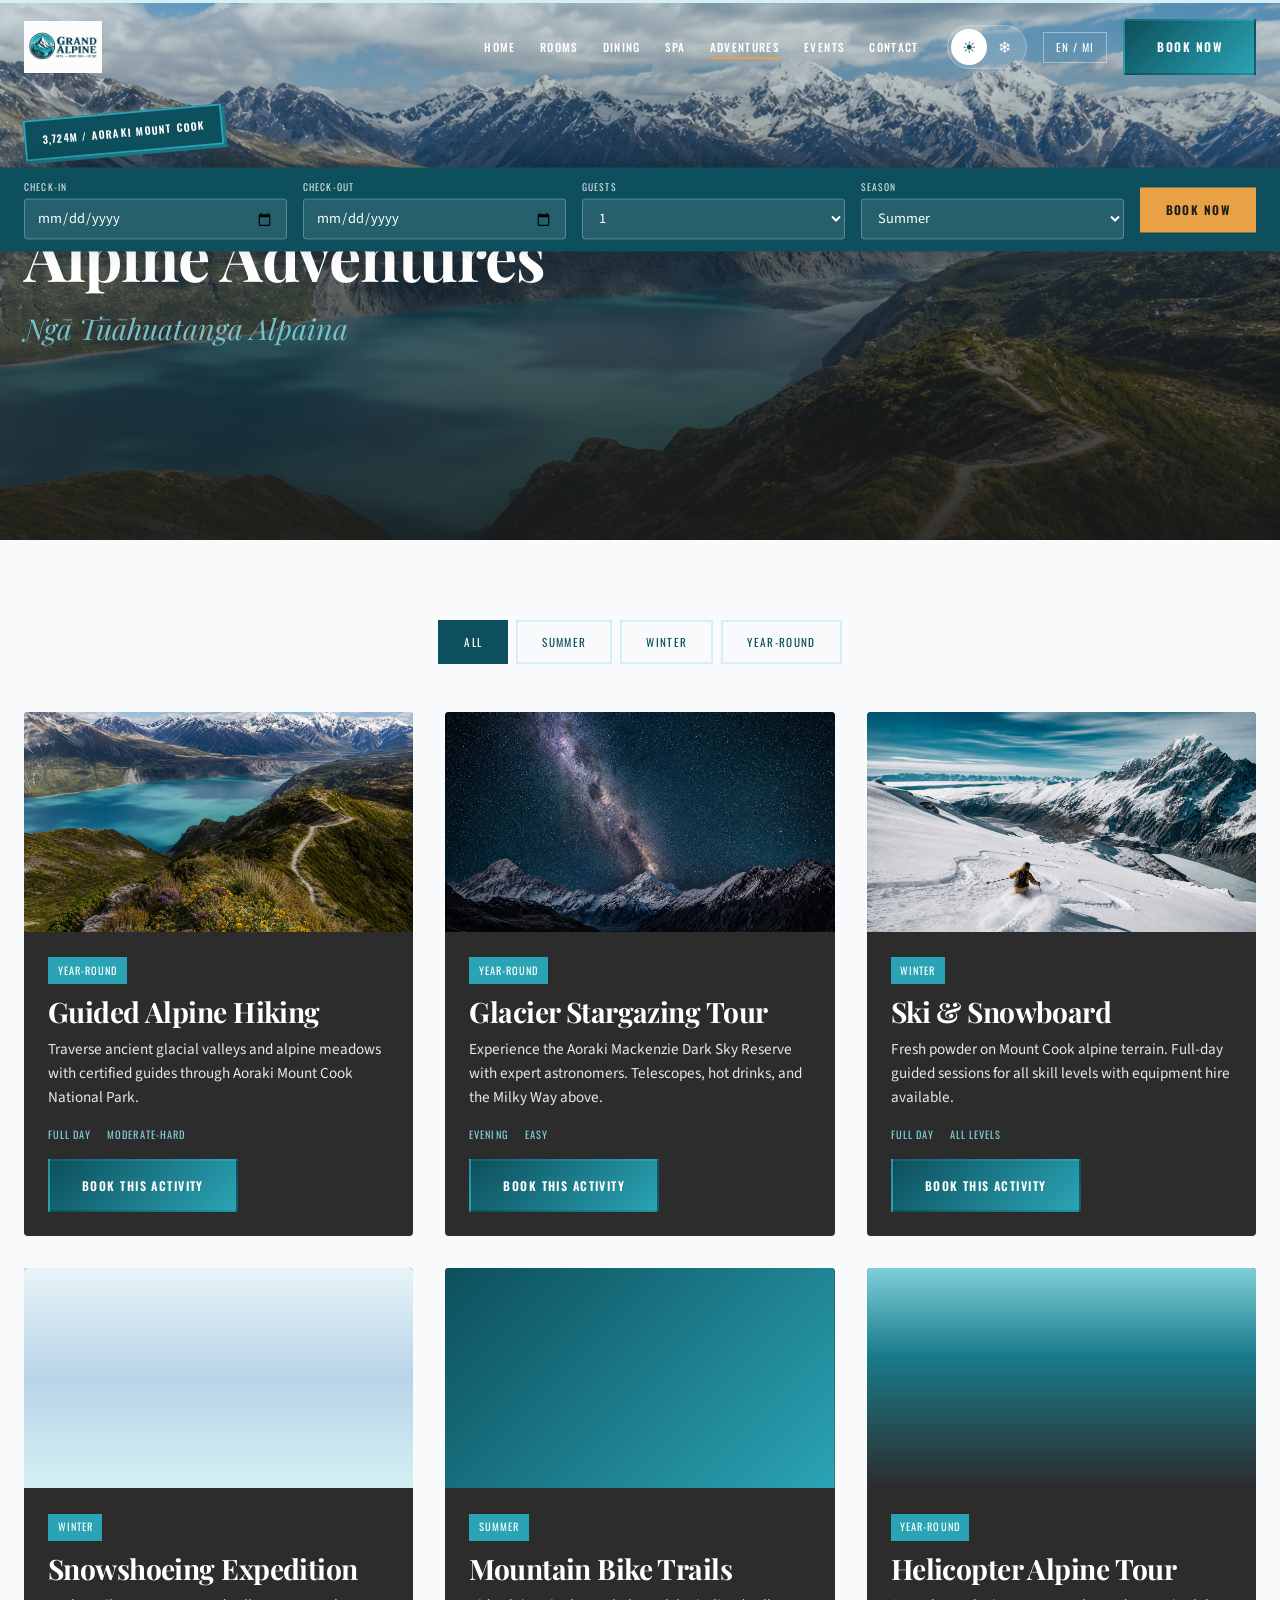
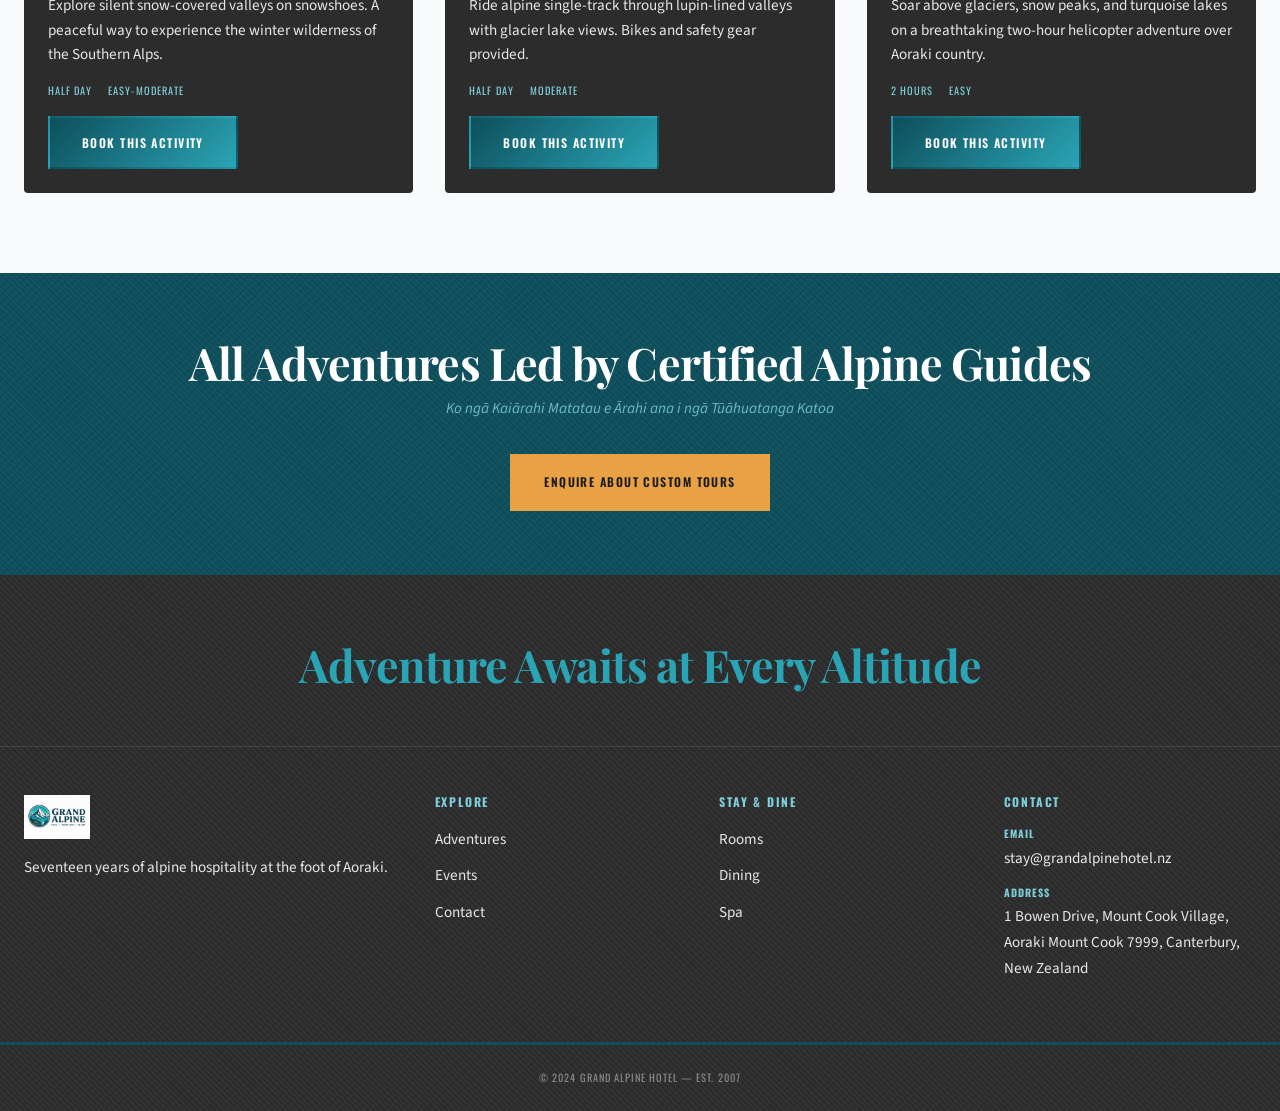
==== commit f30b033a: "Add Grand Alpine logo and integrate across site. Replace navbar/footer SVG icons with generated logo" ====
--- a/adventures.html
+++ b/adventures.html
@@ -5,6 +5,7 @@
   <meta name="viewport" content="width=device-width, initial-scale=1.0">
   <meta name="description" content="Adventure Activities & Tours at Grand Alpine Hotel, Mount Cook.">
   <title>Adventures | Grand Alpine Hotel</title>
+  <link rel="icon" type="image/png" href="assets/images/grand-alpine-logo.png">
   <link rel="stylesheet" href="styles/base.css">
   <link rel="stylesheet" href="styles/navbar.css">
   <link rel="stylesheet" href="styles/booking-bar.css">
@@ -19,8 +20,7 @@
   <header class="navbar">
     <div class="navbar__inner">
       <a href="index.html" class="navbar__logo">
-        <svg viewBox="0 0 40 40" fill="none"><path d="M20 4L6 34h28L20 4z" fill="#2AA4B5"/><path d="M20 14L12 30h16L20 14z" fill="#0D4F5C"/></svg>
-        <div class="navbar__logo-text"><span class="navbar__logo-name">GRAND ALPINE</span><span class="navbar__logo-sub">HOTEL — MOUNT COOK — EST. 2007</span></div>
+        <img src="assets/images/grand-alpine-logo.png" alt="Grand Alpine Hotel — Mount Cook" class="navbar__logo-img" width="220" height="52">
       </a>
       <nav class="navbar__nav">
         <ul class="navbar__links">
@@ -174,7 +174,7 @@
   <footer class="footer stone-texture">
     <div class="footer__headline"><h2 data-en="Adventure Awaits at Every Altitude" data-mi="He Tūāhuatanga kei ia Teiteitanga">Adventure Awaits at Every Altitude</h2></div>
     <div class="footer__grid">
-      <div class="footer__col"><div class="footer__logo"><svg viewBox="0 0 40 40" fill="none"><path d="M20 4L6 34h28L20 4z" fill="#2AA4B5"/></svg><span>GRAND ALPINE</span></div><p>Seventeen years of alpine hospitality at the foot of Aoraki.</p></div>
+      <div class="footer__col"><div class="footer__logo"><img src="assets/images/grand-alpine-logo.png" alt="Grand Alpine Hotel" class="footer__logo-img" width="180" height="44"></div><p>Seventeen years of alpine hospitality at the foot of Aoraki.</p></div>
       <div class="footer__col"><h4>Explore</h4><ul><li><a href="adventures.html">Adventures</a></li><li><a href="events.html">Events</a></li><li><a href="contact.html">Contact</a></li></ul></div>
       <div class="footer__col"><h4>Stay & Dine</h4><ul><li><a href="rooms.html">Rooms</a></li><li><a href="dining.html">Dining</a></li><li><a href="spa.html">Spa</a></li></ul></div>
       <div class="footer__col"><h4>Contact</h4><div class="footer__contact-item"><strong>Email</strong><a href="mailto:stay@grandalpinehotel.nz">stay@grandalpinehotel.nz</a></div><div class="footer__contact-item"><strong>Address</strong>1 Bowen Drive, Mount Cook Village, Aoraki Mount Cook 7999, Canterbury, New Zealand</div></div>
--- a/styles/navbar.css
+++ b/styles/navbar.css
@@ -29,6 +29,21 @@
   gap: 0.75rem;
   color: var(--snow);
   flex-shrink: 0;
+}
+
+.navbar__logo-img {
+  height: 52px;
+  width: auto;
+  max-width: 220px;
+  object-fit: contain;
+  display: block;
+}
+
+@media (max-width: 768px) {
+  .navbar__logo-img {
+    height: 40px;
+    max-width: 160px;
+  }
 }
 
 .navbar__logo svg {
--- a/styles/components.css
+++ b/styles/components.css
@@ -376,6 +376,13 @@
   gap: 0.75rem;
   margin-bottom: 1rem;
   color: var(--snow);
+}
+
+.footer__logo-img {
+  height: 44px;
+  width: auto;
+  max-width: 180px;
+  object-fit: contain;
 }
 
 .footer__logo svg {
